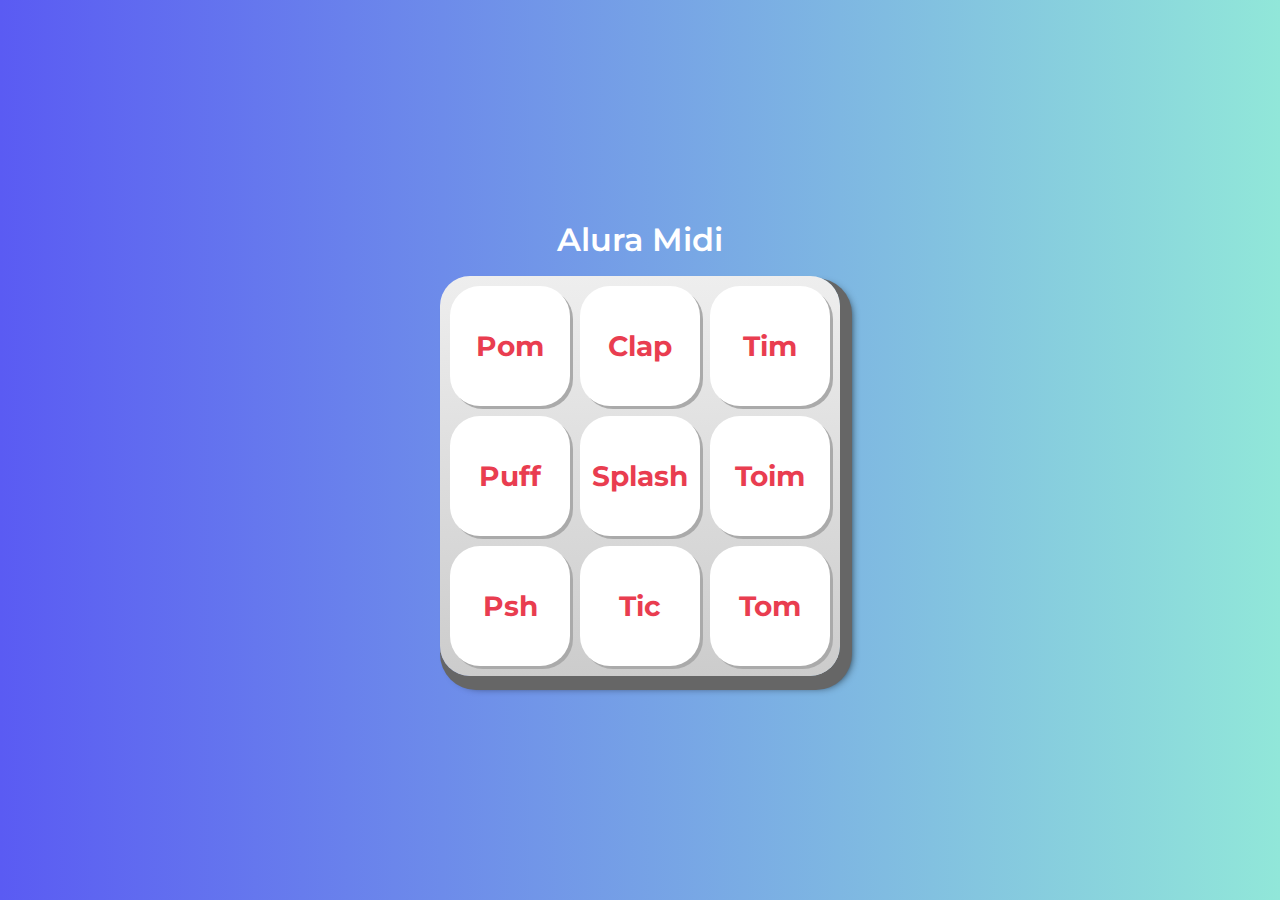
==== 02-alura-midi/index.html @ 0c078998 "Comenzando alura midi" ====
<!DOCTYPE html>
<html lang="es">

<head>
    <meta charset="UTF-8">
    <meta http-equiv="X-UA-Compatible" content="IE=edge">
    <meta name="viewport" content="width=device-width, initial-scale=1.0">

    <title>Alura MIDI</title>

    <link rel="preconnect" href="https://fonts.googleapis.com">
    <link rel="preconnect" href="https://fonts.gstatic.com" crossorigin>
    <link href="https://fonts.googleapis.com/css2?family=Montserrat:wght@500;600&display=swap" rel="stylesheet">
    <link rel="icon" type="image/png" href="images/bateria.png">
    <link rel="stylesheet" href="css/reset.css">
    <link rel="stylesheet" href="css/estilos.css">

</head>

<body>

    <h1>Alura Midi</h1>

    <section class="teclado">
        <button class="tecla tecla_pom">Pom</button>
        <button class="tecla tecla_clap">Clap</button>
        <button class="tecla tecla_tim">Tim</button>

        <button class="tecla tecla_puff">Puff</button>
        <button class="tecla tecla_splash">Splash</button>
        <button class="tecla tecla_toim">Toim</button>

        <button class="tecla tecla_psh">Psh</button>
        <button class="tecla tecla_tic">Tic</button>
        <button class="tecla tecla_tom">Tom</button>
    </section>

    <audio src="sounds/keyq.wav" id="sonido_tecla_pom"></audio>
    <audio src="sounds/keye.wav" id="sonido_tecla_tim"></audio>
    <audio src="sounds/keya.wav" id="sonido_tecla_puff"></audio>
    <audio src="sounds/keys.wav" id="sonido_tecla_splash"></audio>
    <audio src="sounds/keyw.wav" id="sonido_tecla_clap"></audio>
    <audio src="sounds/keyd.wav" id="sonido_tecla_toim"></audio>
    <audio src="sounds/keyz.wav" id="sonido_tecla_psh"></audio>
    <audio src="sounds/keyx.wav" id="sonido_tecla_tic"></audio>
    <audio src="sounds/keyc.wav" id="sonido_tecla_tom"></audio>


</body>

</html>
---- 02-alura-midi/css/estilos.css ----
:root {
  --gris: #aaa;
  --rojo: #e93d50;
  --rojo-oscuro: #af303f;
  --blanco: #fff;
  --luz: rgb(229, 255, 0);
}

body {
  align-items: center;
  /*azul celeste */
  background: #5a5bf3;
  background: -moz-linear-gradient(left, #5a5bf3 0%, #91e7d9 100%);
  background: -webkit-linear-gradient(left, #5a5bf3 0%, #91e7d9 100%);
  background: linear-gradient(to right, #5a5bf3 0%, #91e7d9 100%);

  display: flex;
  justify-content: center;
  flex-direction: column;
  font-family: "Montserrat", sans-serif;
  min-height: 100vh;
}

h1 {
  color: var(--blanco);
  margin-bottom: 20px;
  font-size: 2rem;
  font-weight: 600;
}

.teclado {
  background: linear-gradient(to bottom, #eeeeee 0%, #cccccc 100%);
  box-shadow: 6px 8px 0 6px #666, 10px 10px 10px #000;
  border-radius: 30px;
  display: grid;
  gap: 10px;
  grid-template-columns: repeat(3, 1fr);
  padding: 10px;
}

.tecla {
  background-color: var(--blanco);
  border-radius: 30px;
  box-shadow: 3px 3px 0 var(--gris);
  color: var(--rojo);
  cursor: pointer;
  height: 120px;
  font-size: 1.75em;
  font-weight: bold;
  line-height: 120px;
  text-align: center;
  width: 120px;
}

.tecla.activa,
.tecla:active {
  background-color: var(--rojo);
  border: 4px solid var(--rojo);
  box-shadow: 3px 3px 0 var(--rojo-oscuro) inset;
  color: var(--blanco);
  outline: none;
}

.tecla.focus,
.tecla:focus {
  outline: none;
  box-shadow: 1px 1px 10px var(--luz);
}

.tecla.active:focus,
.tecla:active:focus {
  box-shadow: 3px 3px 0 var(--rojo-oscuro) inset, 1px 1px 10px var(--luz);
}
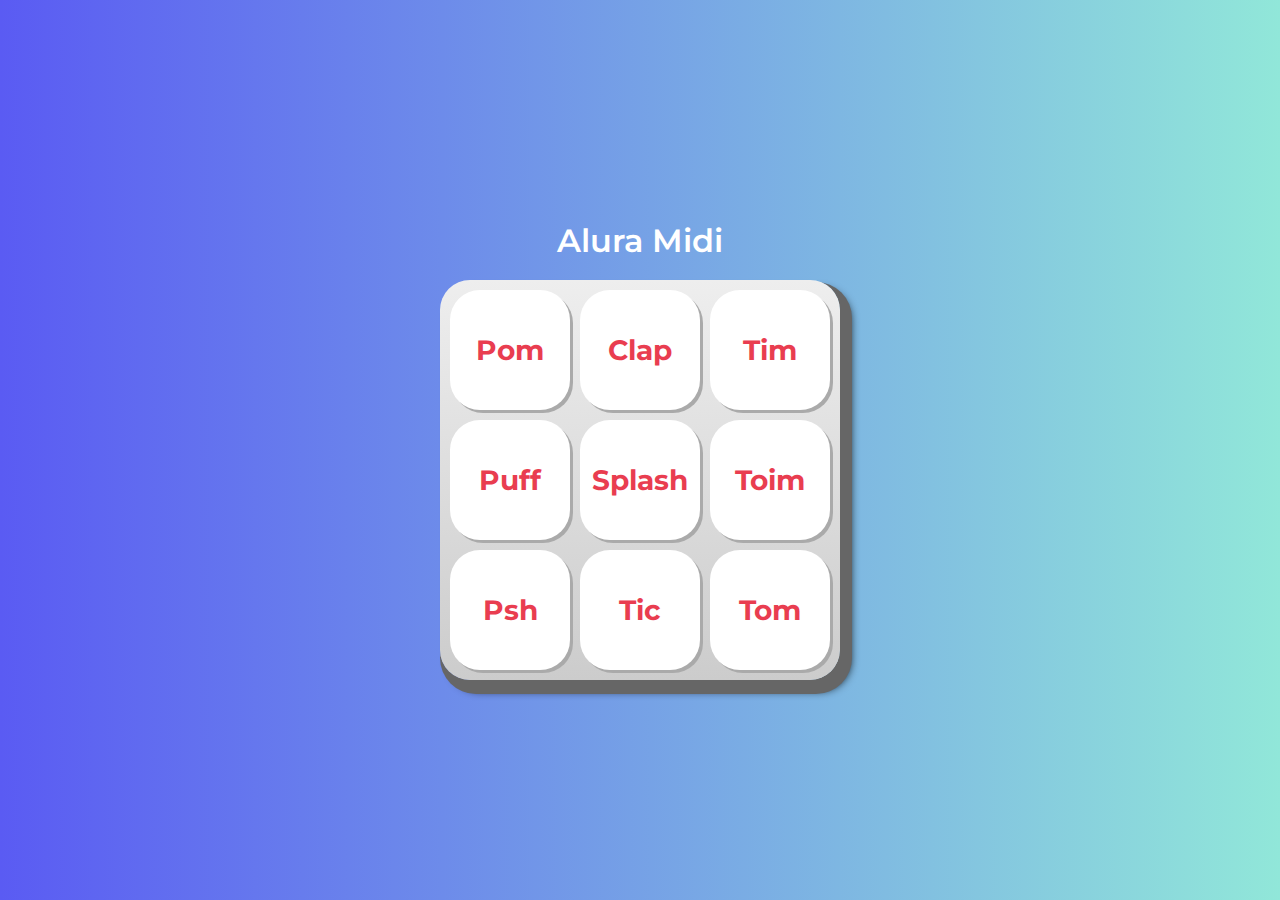
==== commit d7d61a33: "Eliminando reset innecesario" ====
--- a/02-alura-midi/index.html
+++ b/02-alura-midi/index.html
@@ -12,7 +12,6 @@
     <link rel="preconnect" href="https://fonts.gstatic.com" crossorigin>
     <link href="https://fonts.googleapis.com/css2?family=Montserrat:wght@500;600&display=swap" rel="stylesheet">
     <link rel="icon" type="image/png" href="images/bateria.png">
-    <link rel="stylesheet" href="css/reset.css">
     <link rel="stylesheet" href="css/estilos.css">
 
 </head>
--- a/02-alura-midi/css/estilos.css
+++ b/02-alura-midi/css/estilos.css
@@ -4,6 +4,12 @@
   --rojo-oscuro: #af303f;
   --blanco: #fff;
   --luz: rgb(229, 255, 0);
+}
+
+* {
+  box-sizing: border-box;
+  margin: 0;
+  padding: 0;
 }
 
 body {
@@ -26,6 +32,16 @@
   margin-bottom: 20px;
   font-size: 2rem;
   font-weight: 600;
+}
+
+button {
+  font-family: inherit;
+  font-size: inherit;
+  color: inherit;
+  font-weight: inherit;
+  padding: 0;
+  border: none;
+  background-color: unset;
 }
 
 .teclado {
